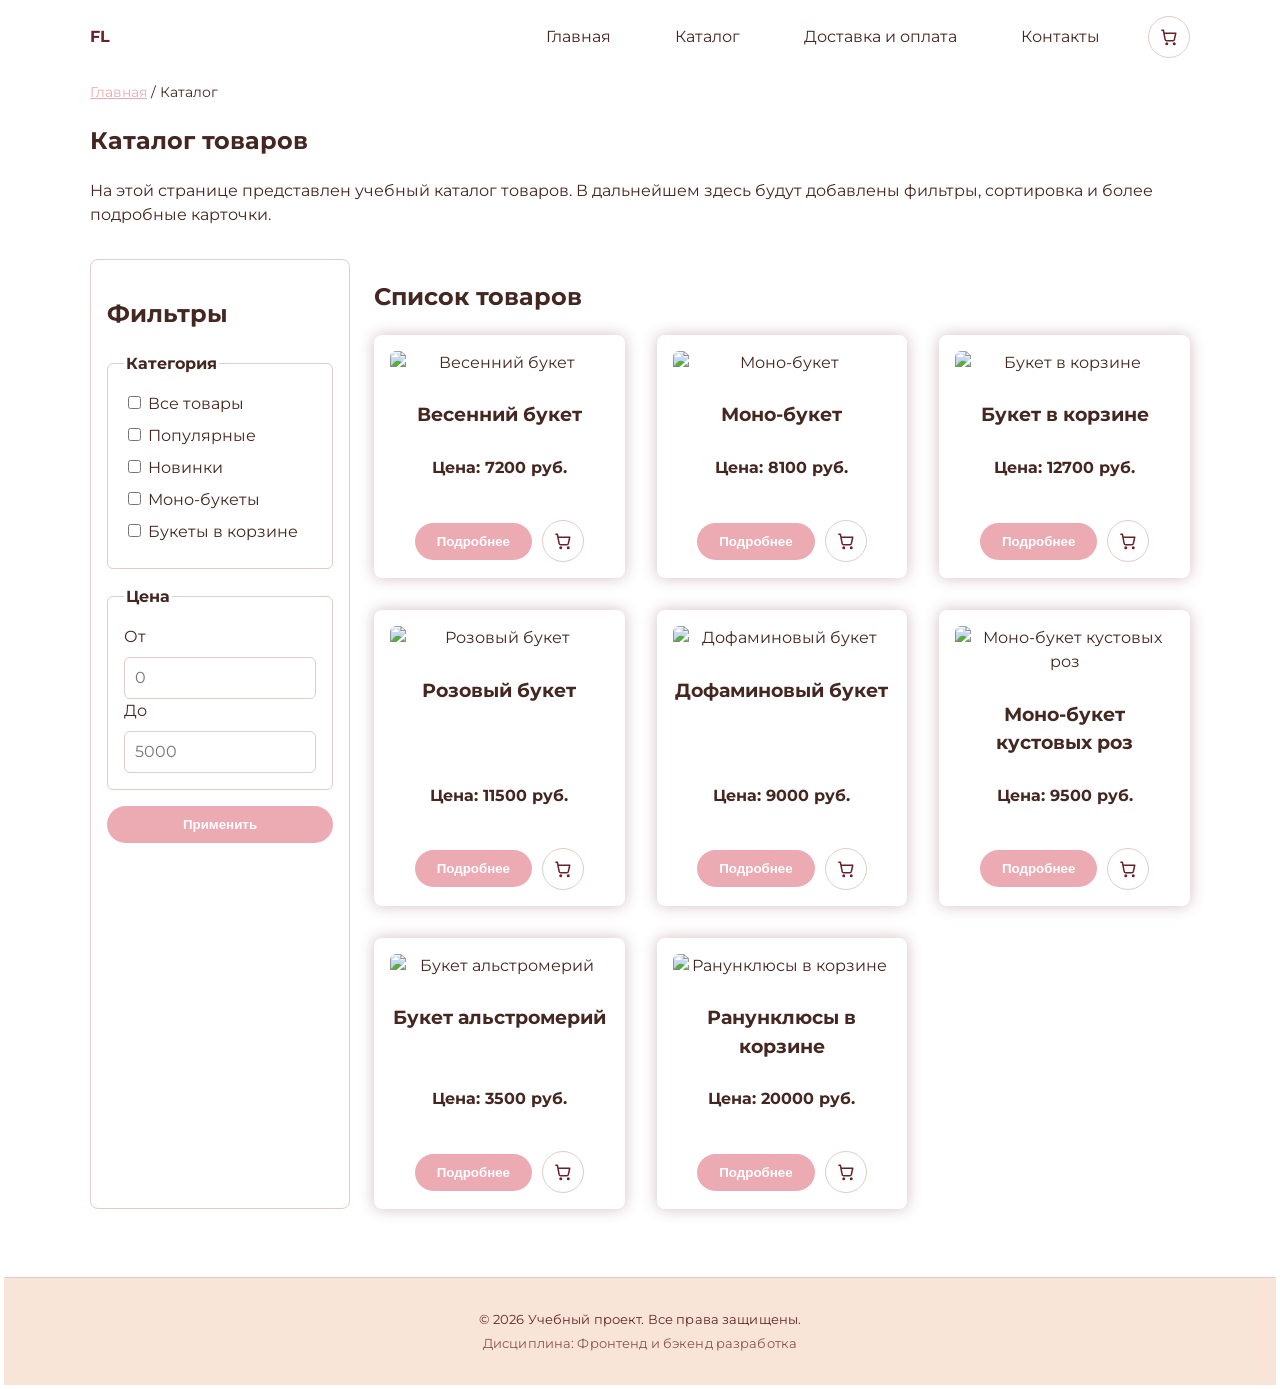
==== catalog.html @ 97a31118 "основа" ====
<!DOCTYPE html>
<html lang="ru">
<head>
  <meta charset="UTF-8">
  <meta name="viewport" content="width=device-width, initial-scale=1.0">
  <meta name="description" content="Каталог товаров учебного интернет-магазина.">
  <title>Каталог товаров — Учебный интернет-магазин</title>
  <link href="https://fonts.googleapis.com/css2?family=Montserrat:wght@300;400;700&display=swap" rel="stylesheet">
  <link rel="stylesheet" href="css/style.css">
  <link rel="stylesheet" href="css/responsive.css">
  <link rel="icon" href="images/icon.png" type="image/png">
  <script src="js/main.js" defer></script>
  <meta property="og:type" content="website">
  <meta property="og:title" content="Учебный интернет-магазин">
  <meta property="og:description" content="Учебный frontend-проект интернет-магазина.">
  <meta property="og:image" content="https://menvika.github.io/kr1-html-css-shop/images/сatalog.jpg">
  <meta name="viewport" content="width=device-width, initial-scale=1.0">
</head>
<body data-page="catalog">
  <svg class="icon-sprite" aria-hidden="true" focusable="false" style="display: none">
    <symbol id="icon-cart" viewBox="0 0 24 24" fill="none" stroke="currentColor" stroke-width="2" stroke-linecap="round" stroke-linejoin="round">
      <circle cx="9" cy="21" r="1"></circle>
      <circle cx="19" cy="21" r="1"></circle>
      <path d="M2.5 3h2l2.4 12.4a2 2 0 0 0 2 1.6h8.2a2 2 0 0 0 2-1.6L21 7H6"></path>
    </symbol>
  </svg>
  <header>
    <div class="site-header">
        <nav class="site-nav" aria-label="Основная навигация">
          <a class="site-logo" href="index.html">FL</a>
          <ul class="site-nav__list">
            <li><a href="index.html">Главная</a></li>
            <li><a href="catalog.html">Каталог</a></li>
            <li><a href="dostav.html">Доставка и оплата</a></li>
            <li><a href="contacts.html">Контакты</a></li>
            <li>
              <button class="cart-button" type="button" aria-label="Корзина">
                <svg viewBox="0 0 24 24" aria-hidden="true"><use href="#icon-cart"></use></svg>
              </button>
            </li>
          </ul>
        </nav>
      </div>
  </header>

  <main>
    <main>
      <nav class="breadcrumbs" aria-label="Хлебные крошки">
        <a href="index.html">Главная</a>
        <span>/ Каталог</span>  
      </nav>
    <section class="section">
      <h1>Каталог товаров</h1>
      <p>
        На этой странице представлен учебный каталог товаров.
        В дальнейшем здесь будут добавлены фильтры, сортировка и более
        подробные карточки.
      </p>
    </section>

    <section class="catalog-layout">
      <aside class="catalog-filters">
        <h2>Фильтры</h2>

        <form class="filters-form" action="#" method="get">
          <fieldset>
            <legend>Категория</legend>

            <label>
              <input type="checkbox" name="category" value="all">
              Все товары
            </label>

            <label>
              <input type="checkbox" name="category" value="popular">
              Популярные
            </label>

            <label>
              <input type="checkbox" name="category" value="new">
              Новинки
            </label>
            <label>
              <input type="checkbox" name="category" value="type">
              Моно-букеты
            </label>
            <label>
              <input type="checkbox" name="category" value="basket">
              Букеты в корзине
            </label>
          </fieldset>

          <fieldset>
            <legend>Цена</legend>

            <label for="price-from">От</label>
            <input id="price-from" name="price-from" type="number" min="0" placeholder="0">

            <label for="price-to">До</label>
            <input id="price-to" name="price-to" type="number" min="0" placeholder="5000">
          </fieldset>

          <button class="button" type="submit">Применить</button>
        </form>
      </aside>

      <section class="catalog-products">
        <h2>Список товаров</h2>

        <div class="products-grid">
          <article class="product-card" data-title="Весенний букет" data-description="Букет из тюльпанов и нарциссов в нежной весенней палитре, отлично подходит для подарка на праздник или день рождения." data-price="7200 руб." data-image="images/fl1.jpg">
            <img src="images/fl1.jpg" class="product-card__image" alt="Весенний букет">
            <h3>Весенний букет</h3>
            <p class="product-price">Цена: 7200 руб.</p>
            <div class="product-card__actions">
              <button class="button product-card__details" type="button">Подробнее</button>
              <button class="cart-button" type="button" aria-label="Добавить в корзину">
                <svg viewBox="0 0 24 24" aria-hidden="true"><use href="#icon-cart"></use></svg>
              </button>
            </div>
          </article>

          <article class="product-card" data-title="Моно-букет" data-description="Пионы нежно-розового оттенка в премиальном оформлении — роскошный и очень стильный вариант для романтического подарка." data-price="8100 руб." data-image="images/fl2.jpg">
            <img src="images/fl2.jpg" class="product-card__image" alt="Моно-букет">
            <h3>Моно-букет</h3>
            <p class="product-price">Цена: 8100 руб.</p>
            <div class="product-card__actions">
              <button class="button product-card__details" type="button">Подробнее</button>
              <button class="cart-button" type="button" aria-label="Добавить в корзину">
                <svg viewBox="0 0 24 24" aria-hidden="true"><use href="#icon-cart"></use></svg>
              </button>
            </div>
          </article>

          <article class="product-card" data-title="Букет в корзине" data-description="Нежное ассорти в корзине — гармоничный микс цветов с уютной и элегантной подачей для любого случая." data-price="12700 руб." data-image="images/fl3.jpg">
            <img src="images/fl3.jpg" class="product-card__image" alt="Букет в корзине">
            <h3>Букет в корзине</h3>
            <p class="product-price">Цена: 12700 руб.</p>
            <div class="product-card__actions">
              <button class="button product-card__details" type="button">Подробнее</button>
              <button class="cart-button" type="button" aria-label="Добавить в корзину">
                <svg viewBox="0 0 24 24" aria-hidden="true"><use href="#icon-cart"></use></svg>
              </button>
            </div>
          </article>

          <article class="product-card" data-title="Розовый букет" data-description="Розовый букет из роз и пионов в классическом оформлении для торжественных событий, юбилеев и романтических сюрпризов." data-price="11500 руб." data-image="images/fl4.jpg">
            <img src="images/fl4.jpg" class="product-card__image" alt="Розовый букет">
            <h3>Розовый букет</h3>
            <p class="product-price">Цена: 11500 руб.</p>
            <div class="product-card__actions">
              <button class="button product-card__details" type="button">Подробнее</button>
              <button class="cart-button" type="button" aria-label="Добавить в корзину">
                <svg viewBox="0 0 24 24" aria-hidden="true"><use href="#icon-cart"></use></svg>
              </button>
            </div>
          </article>

          <article class="product-card" data-title="Дофаминовый букет" data-description="Ассорти из ярких и нежных цветов, которое поднимает настроение и выглядит эффектно как в интерьере, так и в руках у получателя." data-price="9000 руб." data-image="images/fl5.jpg">
            <img src="images/fl5.jpg" class="product-card__image" alt="Дофаминовый букет">
            <h3>Дофаминовый букет</h3>
            <p class="product-price">Цена: 9000 руб.</p>
            <div class="product-card__actions">
              <button class="button product-card__details" type="button">Подробнее</button>
              <button class="cart-button" type="button" aria-label="Добавить в корзину">
                <svg viewBox="0 0 24 24" aria-hidden="true"><use href="#icon-cart"></use></svg>
              </button>
            </div>
          </article>

          <article class="product-card" data-title="Моно-букет кустовых роз" data-description="Нежный моно-букет светло-розовых кустовых роз с лаконичной композицией и премиальной упаковкой." data-price="9500 руб." data-image="images/fl6.jpg">
            <img src="images/fl6.jpg" class="product-card__image" alt="Моно-букет кустовых роз">
            <h3>Моно-букет кустовых роз</h3>
            <p class="product-price">Цена: 9500 руб.</p>
            <div class="product-card__actions">
              <button class="button product-card__details" type="button">Подробнее</button>
              <button class="cart-button" type="button" aria-label="Добавить в корзину">
                <svg viewBox="0 0 24 24" aria-hidden="true"><use href="#icon-cart"></use></svg>
              </button>
            </div>
          </article>

          <article class="product-card" data-title="Букет альстромерий" data-description="Миниатюрный букет из альстромерий — лёгкий, воздушный и очень свежий вариант для подарка без излишеств." data-price="3500 руб." data-image="images/fl7.jpg">
            <img src="images/fl7.jpg" class="product-card__image" alt="Букет альстромерий">
            <h3>Букет альстромерий</h3>
            <p class="product-price">Цена: 3500 руб.</p>
            <div class="product-card__actions">
              <button class="button product-card__details" type="button">Подробнее</button>
              <button class="cart-button" type="button" aria-label="Добавить в корзину">
                <svg viewBox="0 0 24 24" aria-hidden="true"><use href="#icon-cart"></use></svg>
              </button>
            </div>
          </article>

          <article class="product-card" data-title="Ранунклюсы в корзине" data-description="Моно-букет ранункулюсов в корзине, созданный для элегантного подарка с акцентом на текстуру и объём цветка." data-price="20000 руб." data-image="images/fl8.jpg">
            <img src="images/fl8.jpg" class="product-card__image" alt="Ранунклюсы в корзине">
            <h3>Ранунклюсы в корзине</h3>
            <p class="product-price">Цена: 20000 руб.</p>
            <div class="product-card__actions">
              <button class="button product-card__details" type="button">Подробнее</button>
              <button class="cart-button" type="button" aria-label="Добавить в корзину">
                <svg viewBox="0 0 24 24" aria-hidden="true"><use href="#icon-cart"></use></svg>
              </button>
            </div>
          </article>
        </div>
      </section>
    </section>
  </main>

  <div class="toast" id="toast" role="status" aria-live="polite">
      <img class="toast__image" src="images/cat_toast1.gif" alt="">
      <span class="toast__text" id="toast-text"></span>
  </div>

  <dialog class="product-dialog" id="product-dialog" aria-labelledby="product-dialog-title">
    <div class="product-dialog__body">
      <button class="dialog-close" type="button" id="close-product-dialog" aria-label="Закрыть">×</button>
      <img class="product-dialog__image" id="product-dialog-image" src="" alt="">
      <div class="product-dialog__content">
        <p class="dialog-eyebrow">Букет</p>
        <h2 id="product-dialog-title">Название букета</h2>
        <p id="product-dialog-description"></p>
        <div class="product-dialog__meta">
          <strong id="product-dialog-price">0 руб.</strong>
          <button class="cart-button" type="button" id="product-dialog-order" aria-label="Добавить в корзину">
            <svg viewBox="0 0 24 24" aria-hidden="true"><use href="#icon-cart"></use></svg>
          </button>
        </div>
      </div>
    </div>
  </dialog>
  
  <footer>
    <p>&copy; 2026 Учебный проект. Все права защищены.</p>
    <p>Дисциплина: Фронтенд и бэкенд разработка</p>
  </footer>
</body>
</html>
---- css/style.css ----
/* ===============================
   1. Переменные проекта
   =============================== */

:root {
  /* Основные цвета проекта */
  --color-bg: #ffffff;
  --color-text: #432720;
  --color-black: #000000;
  --color-primary: #ecaab2;
  --color-primary-dark: #65232b;
  --color-border: #dfcdc7;
  --color-surface: #ffffff;
  --color-surface-accent: #eef5ff;
  --color-danger: #7e212c;
  --color-success: #4cab60;
  --color-success-bg: #eefaf0;
  --color-white: #ffffff;
  --color-ivory: #f8e5d7;

  /* Отступы */
  --space-xs: 4px;
  --space-sm: 8px;
  --space-md: 16px;
  --space-lg: 24px;
  --space-xl: 32px;

  /* Скругления */
  --radius-sm: 6px;
  --radius-md: 8px;
  --radius-lg: 12px;

  /* Размеры */
  --container-width: 1100px;
  --icon-button-size: 42px;
  --icon-size: 18px;
  --product-image-height: 300px;
  --product-image-height-md: 180px;
  --product-image-height-sm: 160px;
  --toast-image-size: 40px;
  --toast-padding: 10px 20px 10px 10px;
  --gap-sm: 10px;
  --dialog-pop-translate: 10px;
  --shadow-xl: 0 10px 30px rgba(0, 0, 0, 0.2);
}


/* ===============================
   2. Базовые стили
   =============================== */

* {
  box-sizing: border-box;
}

body {
  margin: 0;
  font-family: 'Montserrat', system-ui, -apple-system, 'Segoe UI', Roboto,
    'Helvetica Neue', Arial, sans-serif;
  line-height: 1.5;
  color: var(--color-text);
  background-color: var(--color-bg);
}

html {
  scroll-behavior: smooth;
}


/* ===============================
   3. Общие элементы интерфейса
   =============================== */

a {
  color: var(--color-primary);
}

a:hover {
  color: var(--color-primary-dark);
}

a:focus-visible {
  outline: 2px solid var(--color-primary);
  outline-offset: 3px;
}


/* ===============================
   4. Шапка сайта
   =============================== */

header,
footer {
  padding: var(--space-md);
}

header {
  background-color: var(--color-surface);
}

footer {
  margin-top: var(--space-xl);
  padding: var(--space-xl) var(--space-md);
  background-color: var(--color-ivory);
  border-top: 1px solid var(--color-border);
  text-align: center;
}

footer p {
  margin: 0 0 var(--space-xs);
  font-size: 13px;
  color: var(--color-primary-dark);
  letter-spacing: 0.01em;
}

footer p:last-child {
  margin-bottom: 0;
  opacity: 0.75;
}

.site-header {
  max-width: var(--container-width);
  margin: 0 auto;
}

.site-nav {
  display: flex;
  align-items: center;
  justify-content: space-between;
  gap: var(--space-lg);
}

.site-logo {
  display: inline-flex;
  align-items: center;
  font-weight: bold;
  text-decoration: none;
  color: var(--color-primary-dark);
  float: none;
}

.site-nav__list {
  display: flex;
  flex-wrap: wrap;
  justify-content: flex-end;
  align-items: center;
  gap: var(--space-xl);
  padding: 0;
  margin: 0;
  list-style: none;
}

.site-nav__list a {
  display: inline-block;
  padding: var(--space-sm) var(--space-md);
  color: var(--color-text);
  text-decoration: none;
  border-radius: var(--radius-sm);
}

.site-nav__list a:hover {
  color: var(--color-primary-dark);
  background-color: var(--color-white);
}

.site-nav__list li {
  display: flex;
  align-items: center;
}

.cart-button {
  flex-shrink: 0;
  display: inline-flex;
  align-items: center;
  justify-content: center;
  width: var(--icon-button-size);
  height: var(--icon-button-size);
  padding: 0;
  border: 1px solid var(--color-border);
  border-radius: 50%;
  background-color: var(--color-white);
  color: var(--color-primary-dark);
  cursor: pointer;
  transition: 0.2s;
}

.cart-button svg {
  width: var(--icon-size);
  height: var(--icon-size);
  stroke: currentColor;
  fill: none;
  stroke-width: 2;
  stroke-linecap: round;
  stroke-linejoin: round;
}

.cart-button:hover {
  background-color: var(--color-primary);
  border-color: var(--color-primary);
  color: var(--color-white);
}

.cart-button:focus-visible {
  outline: 2px solid var(--color-primary);
  outline-offset: 3px;
}


/* ===============================
   5. Основной контент
   =============================== */

main {
  padding: var(--space-xs);
}


/* ===============================
   6. Hero-блок с фотографией
   =============================== */

.hero {
  max-width: var(--container-width);
  margin: 0 auto var(--space-xl);
  padding: 0;
  border-radius: var(--radius-lg);
}
.hero-links {
  margin-top: var(--space-md);
}

.hero-image {
  position: relative;
  max-width: var(--container-width);
  min-height: clamp(320px, 45vh, 600px);
  background-image: url('../images/flowers.jpg');
  background-repeat: no-repeat;
  background-position: center;
  background-size: cover;
  border-radius: var(--radius-lg);
  display: flex;
  align-items: center;
  justify-content: flex-start;
  padding: clamp(var(--radius-lg), 4vw, var(--space-xl));
  overflow: hidden;
}

.hero-image::before {
  content: "";
  position: absolute;
  inset: 0;

  background: linear-gradient(
    90deg,
    rgba(67, 39, 32, 0.55) 0%,
    rgba(67, 39, 32, 0.25) 45%,
    rgba(67, 39, 32, 0.05) 100%
  );

  border-radius: var(--radius-lg);
}


/* ===============================
   7. Текст на фотографии
   =============================== */

.hero-content {
  position: relative;
  z-index: 1;
  max-width: clamp(220px, 45%, 560px);
  padding: clamp(var(--radius-lg), 3vw, 32px);
  text-align: left;
  color: var(--color-white);
  background: rgba(67, 39, 32, 0.65);
  backdrop-filter: blur(6px);
  border-left: 4px solid var(--color-primary);
  border-radius: 0 var(--radius-lg) var(--radius-lg) 0;
  box-shadow: 0 var(--radius-lg) 35px rgba(0, 0, 0, 0.2);
}

.hero-content h1 {
  margin: 0 0 16px;
  font-size: 16px;
  line-height: 1.6;
  font-weight: 600;
}

.hero-content p {
  margin: 0 0 20px;
  font-size: 16px;
  line-height: 1.6;
  color: rgba(255, 255, 255, 0.9);
}

.hero-desc p {
  margin: 0;
  line-height: 1.35;
  font-size: clamp(13px, 1.1vw, 15px);
}

.hero-content ul {
  display: flex;
  flex-wrap: wrap;
  gap: 8px;
  padding: 0;
  margin: 0 0 20px;
  list-style: none;
}

.hero-content li {
  margin: 0;
}

.hero-content li a {
  display: inline-block;
  padding: 7px var(--radius-lg);
  color: var(--color-white);
  background: rgba(255, 255, 255, 0.15);
  border: 1px solid rgba(255, 255, 255, 0.3);
  border-radius: 20px;
  text-decoration: none;
  font-size: 13px;
  transition: 0.2s;
}

.hero-content li a:hover {
  background: var(--color-primary);
  color: var(--color-white);
}


/* ===============================
   8. Кнопка
   =============================== */

.button {
  display: inline-block;

  padding: 11px 22px;
  color: var(--color-white);
  background-color: var(--color-primary);
  text-decoration: none;
  border: none;
  border-radius: 20px;
  cursor: pointer;
  font-weight: 600;
  transition: 0.2s;
}

.button:hover {
  background-color: var(--color-primary-dark);
  color: var(--color-white);
}

.button:focus-visible {
  outline: 2px solid var(--color-primary);
  outline-offset: 3px;
}

.button:disabled {
  opacity: 0.6;
  cursor: not-allowed;
}


/* ===============================
   9. Общие разделы
   =============================== */

.section {
  max-width: var(--container-width);
  margin: 0 auto var(--space-xl);
}

.section h2 {
  margin-top: 0;
}

.services-table {
  width: 100%;
  border-collapse: collapse;
  overflow: hidden;
  background-color: var(--color-surface);
  border: 1px solid var(--color-border);
  border-radius: var(--radius-lg);
  box-shadow: 0 var(--radius-lg) 28px rgba(101, 35, 43, 0.08);
}

.services-table th,
.services-table td {
  padding: 14px 16px;
  text-align: left;
  border-bottom: 1px solid var(--color-border);
  vertical-align: top;
}

.services-table thead th {
  background-color: var(--color-primary-dark);
  color: var(--color-white);
  font-weight: 700;
}

.services-table tbody tr:nth-child(even) {
  background-color: rgba(236, 170, 178, 0.08);
}

.services-table tbody tr:hover {
  background-color: rgba(236, 170, 178, 0.14);
}

.services-table tbody tr:last-child td {
  border-bottom: none;
}

.advantages-list {
  list-style: none;
  padding: 0;
  margin: 0;
  font-size: large;
}

.advantages-list li {
  position: relative;
  padding-left: 28px;
  margin-bottom: var(--space-sm);
}

.advantages-list li::before {
  content: "";
  position: absolute;
  left: 0;
  top: 50%;
  transform: translateY(-50%);
  width: var(--radius-lg);
  height: var(--radius-lg);
  border-radius: 50%;
  background: var(--color-primary);
  box-shadow: 0 2px 6px rgba(102, 34, 40, 0.18);
}


/* ===============================
   10. Карточки товаров
   =============================== */

.product-card {
  display: flex;
  flex-direction: column;
  gap: var(--space-sm);
  margin-bottom: 0;
  padding: var(--space-md);
  border-radius: var(--radius-md);
  box-shadow: 0 0 15px #65232b4b;
  background-color: var(--color-bg);
  text-align: center;
}
.product-price {
  font-weight: bold;
  margin-top: auto;
}

.product-card .button {
  margin-top: auto;
  align-self: center;
  text-align: center;
  font-weight: bold;
}


/* ===============================
   11. Сетка товаров
   =============================== */

.products-grid {
  display: grid;
  grid-template-columns: repeat(3, 1fr);
  gap: var(--space-xl);
}

img {
  max-width: 100%;
  height: auto;
  display: block;
}

.product-card img {
  width: 100%;
  height: var(--product-image-height);
  object-fit: cover;
  border-radius: calc(var(--radius-md) - 2px);
}

.catalog-products img,
.catalog-filters img {
  width: 100%;
  height: auto;
  object-fit: cover;
}

.hero-image img {
  width: 100%;
  height: 100%;
  object-fit: cover;
  display: block;
}

@media (max-width: 900px) {
  .product-card img {
    height: var(--product-image-height-md);
  }
}

@media (max-width: 600px) {
  .product-card img {
    height: var(--product-image-height-sm);
  }
  .products-grid {
    grid-template-columns: 1fr;
  }
}

.product-card__actions {
  display: flex;
  align-items: center;
  justify-content: center;
  gap: var(--gap-sm);
  margin-top: var(--space-md);
}

.product-card__actions .button {
  margin: 0;
}

.cart-button.is-added {
  background-color: var(--color-success);
  border-color: var(--color-success);
  color: var(--color-white);
}

/* тостики */
.toast {
  position: fixed;
  right: var(--space-lg);
  bottom: var(--space-lg);
  z-index: 100;
  display: flex;
  align-items: center;
  gap: var(--radius-lg);
  padding: var(--toast-padding);
  border-radius: var(--radius-md);
  background-color: var(--color-primary-dark);
  color: var(--color-white);
  font-size: 14px;
  font-weight: 600;
  box-shadow: var(--shadow-xl);
  opacity: 0;
  visibility: hidden;
  transform: translateY(var(--space-md));
  transition: opacity 0.25s ease, transform 0.25s ease, visibility 0.25s;
}

.toast.is-visible {
  opacity: 1;
  visibility: visible;
  transform: translateY(0);
}

.toast__image {
  flex-shrink: 0;
  width: var(--toast-image-size);
  height: var(--toast-image-size);
  object-fit: cover;
}

/* ===============================
   12. Дополнительный информационный блок
   =============================== */

.aside-info {
  max-width: var(--container-width);
  margin: 0 auto var(--space-xl);
  padding: var(--space-md);
  border-left: 4px solid var(--color-primary);
  background-color: var(--color-surface);
}


/* ===============================
   13. Форма
   =============================== */

.order-dialog,
.product-dialog {
  width: min(100% - 32px, 560px);
  padding: 0;
  border: none;
  position: relative;
  border-radius: var(--radius-lg);
  background: var(--color-bg);
  box-shadow: 0 25px 60px rgba(67, 39, 32, 0.28);
}

.order-dialog::backdrop,
.product-dialog::backdrop {
  background-color: rgba(67, 39, 32, 0.45);
  backdrop-filter: blur(2px);
}

@keyframes dialog-pop {
  from {
    opacity: 0;
    transform: translateY(10px) scale(0.98);
  }
  to {
    opacity: 1;
    transform: translateY(0) scale(1);
  }
}

.product-dialog__body,
.order-dialog__body {
  position: relative;
  padding: var(--space-lg);
}

.product-dialog__image {
  width: 100%;
  height: 260px;
  object-fit: cover;
  border-radius: var(--radius-md);
  margin-bottom: var(--space-md);
}

.product-dialog__content {
  display: grid;
  gap: var(--space-sm);
}

.dialog-eyebrow {
  margin: 0;
  font-size: var(--radius-lg);
  font-weight: 700;
  letter-spacing: 0.08em;
  text-transform: uppercase;
  color: var(--color-primary-dark);
}

.product-dialog__content h2,
.order-dialog__body h2 {
  margin: 4px 0 0;
}

.product-dialog__content p {
  margin: 0;
}

.order-dialog__lead {
  margin: 8px 0 20px;
  color: var(--color-text);
  font-size: 14px;
}

.product-dialog__meta {
  display: flex;
  align-items: center;
  justify-content: space-between;
  gap: var(--space-md);
  margin-top: var(--space-sm);
}

.dialog-close {
  position: absolute;
  top: var(--radius-lg);
  right: var(--radius-lg);
  width: 34px;
  height: 34px;
  border: none;
  border-radius: 50%;
  background: rgba(101, 35, 43, 0.08);
  color: var(--color-primary-dark);
  font-size: 1.5rem;
  line-height: 1;
  cursor: pointer;
  transition: 0.2s;
}

.dialog-close:hover {
  background: var(--color-primary);
  color: var(--color-white);
}

.dialog-close:focus-visible {
  outline: 2px solid var(--color-primary);
  outline-offset: 3px;
}

.form-field {
  margin-bottom: var(--space-md);
}

.form-field label {
  display: block;
  margin-bottom: var(--space-xs);
}

.form-field input,
.form-field select,
.form-field textarea {
  width: 100%;
  padding: 10px var(--radius-lg);
  border: 1px solid var(--color-border);
  border-radius: var(--radius-sm);
  font: inherit;
}

.form-field input[type="checkbox"] {
  width: auto;
}

.form-field small {
  display: block;
  margin-top: var(--space-xs);
  color: var(--color-text);
}


/* ===============================
   14. Состояния формы
   =============================== */

.form-field input:hover,
.form-field select:hover,
.form-field textarea:hover {
  border-color: var(--color-primary);
}

.form-field input:focus-visible,
.form-field select:focus-visible,
.form-field textarea:focus-visible,
.form-actions button:focus-visible {
  outline: 2px solid var(--color-primary);
  outline-offset: 3px;
}

[aria-invalid="true"] {
  border-color: var(--color-danger);
}


/* ===============================
   15. Кнопки формы
   =============================== */

.form-actions {
  display: flex;
  gap: var(--radius-lg);
  margin-top: 20px;
}

.form-actions .button {
  width: 100%;
  padding: 13px 22px;
  text-align: center;
}


/* ===============================
   16. Список контактов
   =============================== */

.contact-list {
  list-style: none;
  margin: var(--space-lg) 0 0;
  padding: 0;
  display: grid;
  grid-template-columns: repeat(2, 1fr);
  gap: var(--space-md);
}

.contact-list li {
  padding: var(--space-md);
  border: 1px solid var(--color-border);
  border-radius: var(--radius-md);
  background-color: var(--color-surface);
}

.contact-list__label {
  display: block;
  margin-bottom: 4px;
  font-size: var(--radius-lg);
  font-weight: 700;
  letter-spacing: 0.04em;
  text-transform: uppercase;
  color: var(--color-primary-dark);
}

.contact-list a {
  color: var(--color-text);
  text-decoration: none;
}

.contact-list a:hover {
  color: var(--color-primary-dark);
  text-decoration: underline;
}

@media (max-width: 600px) {
  .contact-list {
    grid-template-columns: 1fr;
  }
}


/* ===============================
   17. Хлебные крошки
   =============================== */

.breadcrumbs {
  max-width: var(--container-width);
  margin: 0 auto var(--space-md);
  font-size: 14px;
  color: var(--color-text);
}

.breadcrumbs a {
  color: var(--color-primary);
}

.breadcrumbs__separator {
  margin: 0 6px;
  color: var(--color-text);
}

.breadcrumbs__current,
.breadcrumbs__product {
  color: var(--color-primary-dark);
  font-weight: 700;
}

.product-card--selected {
  border: 2px solid var(--color-primary);
  box-shadow: 0 0 0 4px rgba(236, 170, 178, 0.18), 0 0 15px rgba(101, 35, 43, 0.16);
}


/* ===============================
   18. Каталог
   =============================== */

.catalog-layout {
  max-width: var(--container-width);
  margin: 0 auto var(--space-xl);
  display: grid;
  grid-template-columns: 260px 1fr;
  grid-template-areas: "filters products";
  gap: var(--space-lg);
}

.catalog-filters {
  grid-area: filters;
  padding: var(--space-md);
  border: 1px solid var(--color-border);
  border-radius: var(--radius-md);
  background-color: var(--color-surface);
}

.catalog-products {
  grid-area: products;
}


/* ===============================
   19. Фильтры каталога
   =============================== */

.filters-form {
  display: grid;
  gap: var(--space-md);
}

.filters-form fieldset {
  margin: 0;
  padding: var(--space-md);

  border: 1px solid var(--color-border);
  border-radius: var(--radius-sm);
}

.filters-form legend {
  font-weight: 700;
}

.filters-form label {
  display: block;
  margin-bottom: var(--space-sm);
}

.filters-form input[type="number"] {
  width: 100%;
  padding: 8px 10px;
  border: 1px solid var(--color-border);
  border-radius: var(--radius-sm);
  font: inherit;
}


/* ===============================
   20. Якорные ссылки
   =============================== */

:target {
  outline: 2px dashed var(--color-primary);
  outline-offset: 4px;
}

/* ===============================
   21. Доставка и оплата
   =============================== */

.info-grid {
  display: grid;
  grid-template-columns: repeat(3, 1fr);
  gap: var(--space-lg);
  margin-top: var(--space-lg);
}

.info-card {
  padding: var(--space-lg);
  border: 1px solid var(--color-border);
  border-radius: var(--radius-lg);
  background-color: var(--color-surface);
}

.info-card h3 {
  margin-top: 0;
  margin-bottom: var(--space-sm);
}

.info-card p {
  margin: 0;
  color: var(--color-text);
}

.info-card__price {
  display: block;
  margin-top: var(--space-sm);
  font-weight: 700;
  color: var(--color-primary-dark);
}

.payment-methods {
  list-style: none;
  margin: var(--space-lg) 0 0;
  padding: 0;
  display: grid;
  grid-template-columns: repeat(2, 1fr);
  gap: var(--space-md);
}

.payment-methods li {
  display: flex;
  align-items: flex-start;
  gap: var(--space-sm);
  padding: var(--space-md);
  border: 1px solid var(--color-border);
  border-radius: var(--radius-md);
  background-color: var(--color-surface);
}

.payment-methods svg {
  flex-shrink: 0;
  width: 24px;
  height: 24px;
  margin-top: 2px;
  color: var(--color-primary-dark);
}

.payment-methods h3 {
  margin: 0 0 4px;
  font-size: 16px;
}

.payment-methods p {
  margin: 0;
  font-size: 14px;
  color: var(--color-text);
}
/* вопросы*/
.faq-list {
  margin-top: var(--space-lg);
  display: grid;
  gap: var(--space-sm);
}

.faq-item {
  border: 1px solid var(--color-border);
  border-radius: var(--radius-md);
  background-color: var(--color-surface);
  overflow: hidden;
}

.faq-item summary {
  cursor: pointer;
  padding: var(--space-md);
  font-weight: 600;
  list-style: none;
  display: flex;
  align-items: center;
  justify-content: space-between;
}

.faq-item summary::-webkit-details-marker {
  display: none;
}

.faq-item summary::after {
  content: "+";
  font-size: 20px;
  color: var(--color-primary-dark);
  margin-left: var(--space-md);
}

.faq-item[open] summary::after {
  content: "\2212";
}

.faq-item p {
  margin: 0;
  padding: 0 var(--space-md) var(--space-md);
  color: var(--color-text);
}

@media (max-width: 700px) {
  .info-grid {
    grid-template-columns: 1fr;
  }

  .payment-methods {
    grid-template-columns: 1fr;
  }
}

/* ===============================
   22. Контакты
   =============================== */

.open-order-dialog button {
   margin-left: var(--space-xl);
   }

.success-message {
  position: absolute;
  top: 50%;
  left: 50%;
  transform: translate(-50%, -50%);
  z-index: 10;
  width: 80%;
  padding: 24px;
  text-align: center;
  background-color: var(--color-white);
  color: var(--color-primary-dark);
  border: 2px solid var(--color-primary);
  border-radius: var(--radius-lg);
  box-shadow: 0 10px 30px rgba(0, 0, 0, 0.2);
}

.success-message strong {
  display: block;
  margin-bottom: var(--radius-lg);
  color: var(--color-primary-dark);
  font-size: 24px;
}

.success-message p {
  margin: 0;
  font-size: 16px;
  color: var(--color-text);
}
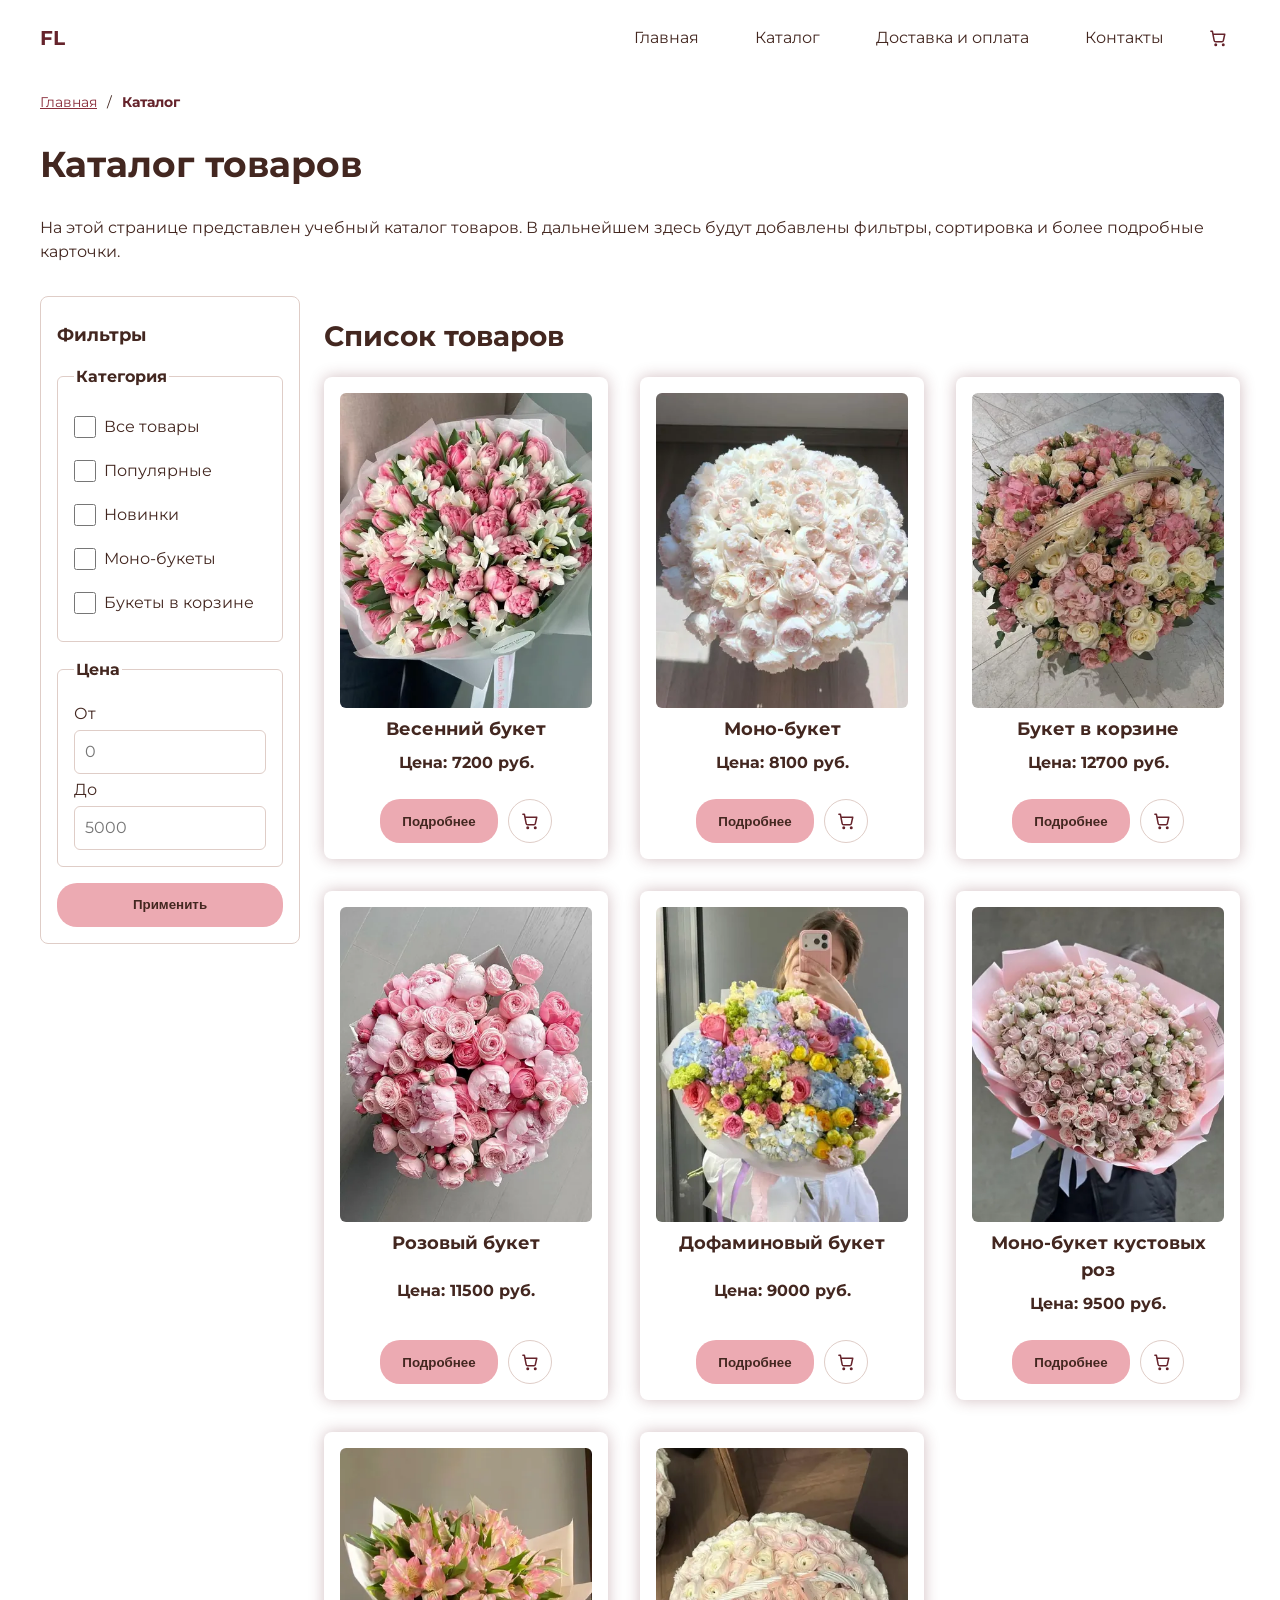
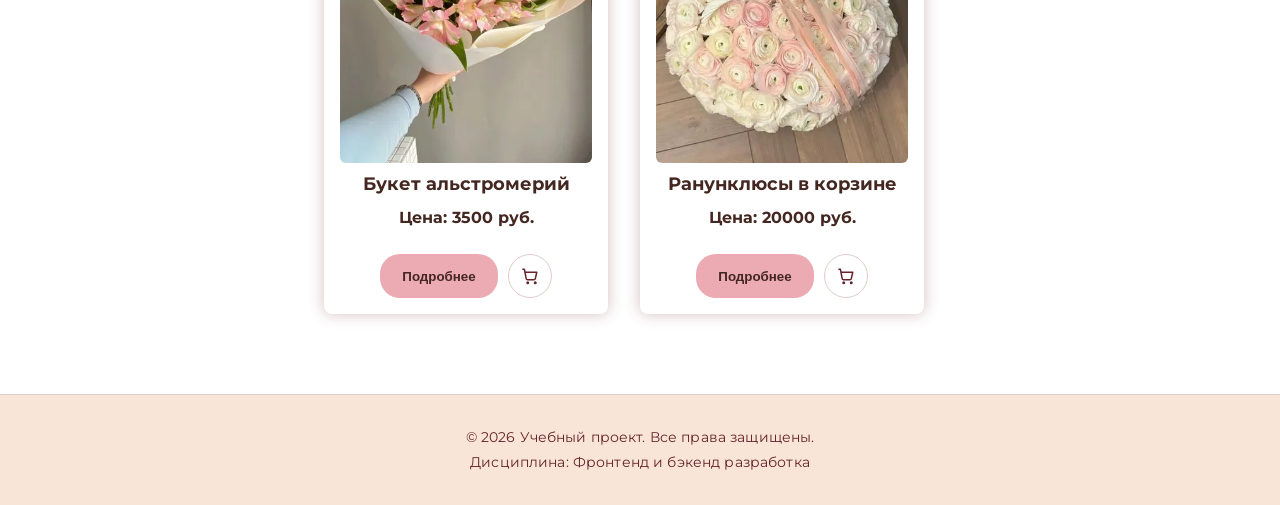
==== commit b3da8673: "pr3" ====
--- a/catalog.html
+++ b/catalog.html
@@ -5,7 +5,10 @@
   <meta name="viewport" content="width=device-width, initial-scale=1.0">
   <meta name="description" content="Каталог товаров учебного интернет-магазина.">
   <title>Каталог товаров — Учебный интернет-магазин</title>
-  <link href="https://fonts.googleapis.com/css2?family=Montserrat:wght@300;400;700&display=swap" rel="stylesheet">
+  <link rel="preconnect" href="https://fonts.googleapis.com">
+  <link rel="preconnect" href="https://fonts.gstatic.com" crossorigin>
+  <link rel="preload" as="style" href="https://fonts.googleapis.com/css2?family=Montserrat:wght@300;400;700&display=swap" onload="this.onload=null;this.rel='stylesheet'">
+  <noscript><link rel="stylesheet" href="https://fonts.googleapis.com/css2?family=Montserrat:wght@300;400;700&display=swap"></noscript>
   <link rel="stylesheet" href="css/style.css">
   <link rel="stylesheet" href="css/responsive.css">
   <link rel="icon" href="images/icon.png" type="image/png">
@@ -13,10 +16,10 @@
   <meta property="og:type" content="website">
   <meta property="og:title" content="Учебный интернет-магазин">
   <meta property="og:description" content="Учебный frontend-проект интернет-магазина.">
-  <meta property="og:image" content="https://menvika.github.io/kr1-html-css-shop/images/сatalog.jpg">
-  <meta name="viewport" content="width=device-width, initial-scale=1.0">
+  <meta property="og:image" content="https://menvika.github.io/kr3-responsive-shop/images/hero-1200.jpg">
 </head>
 <body data-page="catalog">
+  <a class="skip-link" href="#main">Перейти к основному содержимому</a>
   <svg class="icon-sprite" aria-hidden="true" focusable="false" style="display: none">
     <symbol id="icon-cart" viewBox="0 0 24 24" fill="none" stroke="currentColor" stroke-width="2" stroke-linecap="round" stroke-linejoin="round">
       <circle cx="9" cy="21" r="1"></circle>
@@ -26,28 +29,30 @@
   </svg>
   <header>
     <div class="site-header">
-        <nav class="site-nav" aria-label="Основная навигация">
-          <a class="site-logo" href="index.html">FL</a>
-          <ul class="site-nav__list">
+      <nav class="site-nav" aria-label="Основная навигация">
+        <a class="site-logo" href="index.html" aria-label="FL — на главную">FL</a>
+        <button class="nav-toggle" type="button" aria-expanded="false" aria-controls="site-menu" hidden>
+          <span class="nav-toggle__bars" aria-hidden="true"></span>
+          <span>Меню</span>
+        </button>
+        <ul class="site-nav__list" id="site-menu">
             <li><a href="index.html">Главная</a></li>
-            <li><a href="catalog.html">Каталог</a></li>
+            <li><a href="catalog.html" aria-current="page">Каталог</a></li>
             <li><a href="dostav.html">Доставка и оплата</a></li>
             <li><a href="contacts.html">Контакты</a></li>
-            <li>
-              <button class="cart-button" type="button" aria-label="Корзина">
-                <svg viewBox="0 0 24 24" aria-hidden="true"><use href="#icon-cart"></use></svg>
-              </button>
-            </li>
-          </ul>
-        </nav>
-      </div>
+        </ul>
+        <button class="cart-button cart-button--header" type="button" id="header-basket" aria-label="Корзина">
+          <svg viewBox="0 0 24 24" aria-hidden="true"><use href="#icon-cart"></use></svg>
+        </button>
+      </nav>
+    </div>
   </header>
 
-  <main>
-    <main>
+  <main id="main" tabindex="-1">
       <nav class="breadcrumbs" aria-label="Хлебные крошки">
         <a href="index.html">Главная</a>
-        <span>/ Каталог</span>  
+        <span class="breadcrumbs__separator" aria-hidden="true">/</span>
+      <span aria-current="page">Каталог</span>  
       </nav>
     <section class="section">
       <h1>Каталог товаров</h1>
@@ -59,8 +64,9 @@
     </section>
 
     <section class="catalog-layout">
-      <aside class="catalog-filters">
-        <h2>Фильтры</h2>
+      <aside class="catalog-filters" aria-label="Фильтры каталога">
+        <details class="filters-toggle" open>
+          <summary><h2 class="filters-heading">Фильтры</h2></summary>
 
         <form class="filters-form" action="#" method="get">
           <fieldset>
@@ -102,103 +108,128 @@
 
           <button class="button" type="submit">Применить</button>
         </form>
+        </details>
       </aside>
 
       <section class="catalog-products">
         <h2>Список товаров</h2>
 
         <div class="products-grid">
-          <article class="product-card" data-title="Весенний букет" data-description="Букет из тюльпанов и нарциссов в нежной весенней палитре, отлично подходит для подарка на праздник или день рождения." data-price="7200 руб." data-image="images/fl1.jpg">
-            <img src="images/fl1.jpg" class="product-card__image" alt="Весенний букет">
+          <article class="product-card" data-title="Весенний букет" data-description="Букет из тюльпанов и нарциссов в нежной весенней палитре, отлично подходит для подарка на праздник или день рождения." data-price="7200 руб." data-image="images/fl1-640.jpg">
+            <picture>
+              <source type="image/webp" srcset="images/fl1-400.webp 400w, images/fl1-640.webp 640w, images/fl1-654.webp 654w" sizes="(max-width: 599px) calc(100vw - 64px), (max-width: 1023px) 45vw, 260px">
+              <img src="images/fl1-640.jpg" srcset="images/fl1-400.jpg 400w, images/fl1-640.jpg 640w, images/fl1-654.jpg 654w" sizes="(max-width: 599px) calc(100vw - 64px), (max-width: 1023px) 45vw, 260px" class="product-card__image" alt="Весенний букет" width="654" height="872" loading="lazy">
+            </picture>
             <h3>Весенний букет</h3>
             <p class="product-price">Цена: 7200 руб.</p>
             <div class="product-card__actions">
-              <button class="button product-card__details" type="button">Подробнее</button>
-              <button class="cart-button" type="button" aria-label="Добавить в корзину">
-                <svg viewBox="0 0 24 24" aria-hidden="true"><use href="#icon-cart"></use></svg>
-              </button>
-            </div>
-          </article>
-
-          <article class="product-card" data-title="Моно-букет" data-description="Пионы нежно-розового оттенка в премиальном оформлении — роскошный и очень стильный вариант для романтического подарка." data-price="8100 руб." data-image="images/fl2.jpg">
-            <img src="images/fl2.jpg" class="product-card__image" alt="Моно-букет">
+              <button class="button product-card__details" aria-label="Подробнее: Весенний букет" type="button">Подробнее</button>
+              <button class="cart-button" type="button" aria-label="Добавить в корзину: Весенний букет">
+                <svg viewBox="0 0 24 24" aria-hidden="true"><use href="#icon-cart"></use></svg>
+              </button>
+            </div>
+          </article>
+
+          <article class="product-card" data-title="Моно-букет" data-description="Пионы нежно-розового оттенка в премиальном оформлении — роскошный и очень стильный вариант для романтического подарка." data-price="8100 руб." data-image="images/fl2-640.jpg">
+            <picture>
+              <source type="image/webp" srcset="images/fl2-400.webp 400w, images/fl2-640.webp 640w, images/fl2-960.webp 960w, images/fl2-1052.webp 1052w" sizes="(max-width: 599px) calc(100vw - 64px), (max-width: 1023px) 45vw, 260px">
+              <img src="images/fl2-640.jpg" srcset="images/fl2-400.jpg 400w, images/fl2-640.jpg 640w, images/fl2-960.jpg 960w, images/fl2-1052.jpg 1052w" sizes="(max-width: 599px) calc(100vw - 64px), (max-width: 1023px) 45vw, 260px" class="product-card__image" alt="Моно-букет" width="1052" height="1402" loading="lazy">
+            </picture>
             <h3>Моно-букет</h3>
             <p class="product-price">Цена: 8100 руб.</p>
             <div class="product-card__actions">
-              <button class="button product-card__details" type="button">Подробнее</button>
-              <button class="cart-button" type="button" aria-label="Добавить в корзину">
-                <svg viewBox="0 0 24 24" aria-hidden="true"><use href="#icon-cart"></use></svg>
-              </button>
-            </div>
-          </article>
-
-          <article class="product-card" data-title="Букет в корзине" data-description="Нежное ассорти в корзине — гармоничный микс цветов с уютной и элегантной подачей для любого случая." data-price="12700 руб." data-image="images/fl3.jpg">
-            <img src="images/fl3.jpg" class="product-card__image" alt="Букет в корзине">
+              <button class="button product-card__details" aria-label="Подробнее: Моно-букет" type="button">Подробнее</button>
+              <button class="cart-button" type="button" aria-label="Добавить в корзину: Моно-букет">
+                <svg viewBox="0 0 24 24" aria-hidden="true"><use href="#icon-cart"></use></svg>
+              </button>
+            </div>
+          </article>
+
+          <article class="product-card" data-title="Букет в корзине" data-description="Нежное ассорти в корзине — гармоничный микс цветов с уютной и элегантной подачей для любого случая." data-price="12700 руб." data-image="images/fl3-640.jpg">
+            <picture>
+              <source type="image/webp" srcset="images/fl3-400.webp 400w, images/fl3-640.webp 640w, images/fl3-900.webp 900w" sizes="(max-width: 599px) calc(100vw - 64px), (max-width: 1023px) 45vw, 260px">
+              <img src="images/fl3-640.jpg" srcset="images/fl3-400.jpg 400w, images/fl3-640.jpg 640w, images/fl3-900.jpg 900w" sizes="(max-width: 599px) calc(100vw - 64px), (max-width: 1023px) 45vw, 260px" class="product-card__image" alt="Букет в корзине" width="900" height="1200" loading="lazy">
+            </picture>
             <h3>Букет в корзине</h3>
             <p class="product-price">Цена: 12700 руб.</p>
             <div class="product-card__actions">
-              <button class="button product-card__details" type="button">Подробнее</button>
-              <button class="cart-button" type="button" aria-label="Добавить в корзину">
-                <svg viewBox="0 0 24 24" aria-hidden="true"><use href="#icon-cart"></use></svg>
-              </button>
-            </div>
-          </article>
-
-          <article class="product-card" data-title="Розовый букет" data-description="Розовый букет из роз и пионов в классическом оформлении для торжественных событий, юбилеев и романтических сюрпризов." data-price="11500 руб." data-image="images/fl4.jpg">
-            <img src="images/fl4.jpg" class="product-card__image" alt="Розовый букет">
+              <button class="button product-card__details" aria-label="Подробнее: Букет в корзине" type="button">Подробнее</button>
+              <button class="cart-button" type="button" aria-label="Добавить в корзину: Букет в корзине">
+                <svg viewBox="0 0 24 24" aria-hidden="true"><use href="#icon-cart"></use></svg>
+              </button>
+            </div>
+          </article>
+
+          <article class="product-card" data-title="Розовый букет" data-description="Розовый букет из роз и пионов в классическом оформлении для торжественных событий, юбилеев и романтических сюрпризов." data-price="11500 руб." data-image="images/fl4-640.jpg">
+            <picture>
+              <source type="image/webp" srcset="images/fl4-400.webp 400w, images/fl4-640.webp 640w, images/fl4-960.webp 960w, images/fl4-1080.webp 1080w" sizes="(max-width: 599px) calc(100vw - 64px), (max-width: 1023px) 45vw, 260px">
+              <img src="images/fl4-640.jpg" srcset="images/fl4-400.jpg 400w, images/fl4-640.jpg 640w, images/fl4-960.jpg 960w, images/fl4-1080.jpg 1080w" sizes="(max-width: 599px) calc(100vw - 64px), (max-width: 1023px) 45vw, 260px" class="product-card__image" alt="Розовый букет" width="1080" height="1440" loading="lazy">
+            </picture>
             <h3>Розовый букет</h3>
             <p class="product-price">Цена: 11500 руб.</p>
             <div class="product-card__actions">
-              <button class="button product-card__details" type="button">Подробнее</button>
-              <button class="cart-button" type="button" aria-label="Добавить в корзину">
-                <svg viewBox="0 0 24 24" aria-hidden="true"><use href="#icon-cart"></use></svg>
-              </button>
-            </div>
-          </article>
-
-          <article class="product-card" data-title="Дофаминовый букет" data-description="Ассорти из ярких и нежных цветов, которое поднимает настроение и выглядит эффектно как в интерьере, так и в руках у получателя." data-price="9000 руб." data-image="images/fl5.jpg">
-            <img src="images/fl5.jpg" class="product-card__image" alt="Дофаминовый букет">
+              <button class="button product-card__details" aria-label="Подробнее: Розовый букет" type="button">Подробнее</button>
+              <button class="cart-button" type="button" aria-label="Добавить в корзину: Розовый букет">
+                <svg viewBox="0 0 24 24" aria-hidden="true"><use href="#icon-cart"></use></svg>
+              </button>
+            </div>
+          </article>
+
+          <article class="product-card" data-title="Дофаминовый букет" data-description="Ассорти из ярких и нежных цветов, которое поднимает настроение и выглядит эффектно как в интерьере, так и в руках у получателя." data-price="9000 руб." data-image="images/fl5-631.jpg">
+            <picture>
+              <source type="image/webp" srcset="images/fl5-400.webp 400w, images/fl5-631.webp 631w" sizes="(max-width: 599px) calc(100vw - 64px), (max-width: 1023px) 45vw, 260px">
+              <img src="images/fl5-631.jpg" srcset="images/fl5-400.jpg 400w, images/fl5-631.jpg 631w" sizes="(max-width: 599px) calc(100vw - 64px), (max-width: 1023px) 45vw, 260px" class="product-card__image" alt="Дофаминовый букет" width="631" height="841" loading="lazy">
+            </picture>
             <h3>Дофаминовый букет</h3>
             <p class="product-price">Цена: 9000 руб.</p>
             <div class="product-card__actions">
-              <button class="button product-card__details" type="button">Подробнее</button>
-              <button class="cart-button" type="button" aria-label="Добавить в корзину">
-                <svg viewBox="0 0 24 24" aria-hidden="true"><use href="#icon-cart"></use></svg>
-              </button>
-            </div>
-          </article>
-
-          <article class="product-card" data-title="Моно-букет кустовых роз" data-description="Нежный моно-букет светло-розовых кустовых роз с лаконичной композицией и премиальной упаковкой." data-price="9500 руб." data-image="images/fl6.jpg">
-            <img src="images/fl6.jpg" class="product-card__image" alt="Моно-букет кустовых роз">
+              <button class="button product-card__details" aria-label="Подробнее: Дофаминовый букет" type="button">Подробнее</button>
+              <button class="cart-button" type="button" aria-label="Добавить в корзину: Дофаминовый букет">
+                <svg viewBox="0 0 24 24" aria-hidden="true"><use href="#icon-cart"></use></svg>
+              </button>
+            </div>
+          </article>
+
+          <article class="product-card" data-title="Моно-букет кустовых роз" data-description="Нежный моно-букет светло-розовых кустовых роз с лаконичной композицией и премиальной упаковкой." data-price="9500 руб." data-image="images/fl6-640.jpg">
+            <picture>
+              <source type="image/webp" srcset="images/fl6-400.webp 400w, images/fl6-640.webp 640w, images/fl6-736.webp 736w" sizes="(max-width: 599px) calc(100vw - 64px), (max-width: 1023px) 45vw, 260px">
+              <img src="images/fl6-640.jpg" srcset="images/fl6-400.jpg 400w, images/fl6-640.jpg 640w, images/fl6-736.jpg 736w" sizes="(max-width: 599px) calc(100vw - 64px), (max-width: 1023px) 45vw, 260px" class="product-card__image" alt="Моно-букет кустовых роз" width="736" height="982" loading="lazy">
+            </picture>
             <h3>Моно-букет кустовых роз</h3>
             <p class="product-price">Цена: 9500 руб.</p>
             <div class="product-card__actions">
-              <button class="button product-card__details" type="button">Подробнее</button>
-              <button class="cart-button" type="button" aria-label="Добавить в корзину">
-                <svg viewBox="0 0 24 24" aria-hidden="true"><use href="#icon-cart"></use></svg>
-              </button>
-            </div>
-          </article>
-
-          <article class="product-card" data-title="Букет альстромерий" data-description="Миниатюрный букет из альстромерий — лёгкий, воздушный и очень свежий вариант для подарка без излишеств." data-price="3500 руб." data-image="images/fl7.jpg">
-            <img src="images/fl7.jpg" class="product-card__image" alt="Букет альстромерий">
+              <button class="button product-card__details" aria-label="Подробнее: Моно-букет кустовых роз" type="button">Подробнее</button>
+              <button class="cart-button" type="button" aria-label="Добавить в корзину: Моно-букет кустовых роз">
+                <svg viewBox="0 0 24 24" aria-hidden="true"><use href="#icon-cart"></use></svg>
+              </button>
+            </div>
+          </article>
+
+          <article class="product-card" data-title="Букет альстромерий" data-description="Миниатюрный букет из альстромерий — лёгкий, воздушный и очень свежий вариант для подарка без излишеств." data-price="3500 руб." data-image="images/fl7-640.jpg">
+            <picture>
+              <source type="image/webp" srcset="images/fl7-400.webp 400w, images/fl7-640.webp 640w, images/fl7-736.webp 736w" sizes="(max-width: 599px) calc(100vw - 64px), (max-width: 1023px) 45vw, 260px">
+              <img src="images/fl7-640.jpg" srcset="images/fl7-400.jpg 400w, images/fl7-640.jpg 640w, images/fl7-736.jpg 736w" sizes="(max-width: 599px) calc(100vw - 64px), (max-width: 1023px) 45vw, 260px" class="product-card__image" alt="Букет альстромерий" width="736" height="981" loading="lazy">
+            </picture>
             <h3>Букет альстромерий</h3>
             <p class="product-price">Цена: 3500 руб.</p>
             <div class="product-card__actions">
-              <button class="button product-card__details" type="button">Подробнее</button>
-              <button class="cart-button" type="button" aria-label="Добавить в корзину">
-                <svg viewBox="0 0 24 24" aria-hidden="true"><use href="#icon-cart"></use></svg>
-              </button>
-            </div>
-          </article>
-
-          <article class="product-card" data-title="Ранунклюсы в корзине" data-description="Моно-букет ранункулюсов в корзине, созданный для элегантного подарка с акцентом на текстуру и объём цветка." data-price="20000 руб." data-image="images/fl8.jpg">
-            <img src="images/fl8.jpg" class="product-card__image" alt="Ранунклюсы в корзине">
+              <button class="button product-card__details" aria-label="Подробнее: Букет альстромерий" type="button">Подробнее</button>
+              <button class="cart-button" type="button" aria-label="Добавить в корзину: Букет альстромерий">
+                <svg viewBox="0 0 24 24" aria-hidden="true"><use href="#icon-cart"></use></svg>
+              </button>
+            </div>
+          </article>
+
+          <article class="product-card" data-title="Ранунклюсы в корзине" data-description="Моно-букет ранункулюсов в корзине, созданный для элегантного подарка с акцентом на текстуру и объём цветка." data-price="20000 руб." data-image="images/fl8-640.jpg">
+            <picture>
+              <source type="image/webp" srcset="images/fl8-400.webp 400w, images/fl8-640.webp 640w, images/fl8-713.webp 713w" sizes="(max-width: 599px) calc(100vw - 64px), (max-width: 1023px) 45vw, 260px">
+              <img src="images/fl8-640.jpg" srcset="images/fl8-400.jpg 400w, images/fl8-640.jpg 640w, images/fl8-713.jpg 713w" sizes="(max-width: 599px) calc(100vw - 64px), (max-width: 1023px) 45vw, 260px" class="product-card__image" alt="Ранунклюсы в корзине" width="713" height="951" loading="lazy">
+            </picture>
             <h3>Ранунклюсы в корзине</h3>
             <p class="product-price">Цена: 20000 руб.</p>
             <div class="product-card__actions">
-              <button class="button product-card__details" type="button">Подробнее</button>
-              <button class="cart-button" type="button" aria-label="Добавить в корзину">
+              <button class="button product-card__details" aria-label="Подробнее: Ранунклюсы в корзине" type="button">Подробнее</button>
+              <button class="cart-button" type="button" aria-label="Добавить в корзину: Ранунклюсы в корзине">
                 <svg viewBox="0 0 24 24" aria-hidden="true"><use href="#icon-cart"></use></svg>
               </button>
             </div>
@@ -209,7 +240,7 @@
   </main>
 
   <div class="toast" id="toast" role="status" aria-live="polite">
-      <img class="toast__image" src="images/cat_toast1.gif" alt="">
+      <img class="toast__image" data-src="images/cat_toast1.gif" alt="">
       <span class="toast__text" id="toast-text"></span>
   </div>
 
@@ -223,9 +254,12 @@
         <p id="product-dialog-description"></p>
         <div class="product-dialog__meta">
           <strong id="product-dialog-price">0 руб.</strong>
-          <button class="cart-button" type="button" id="product-dialog-order" aria-label="Добавить в корзину">
-            <svg viewBox="0 0 24 24" aria-hidden="true"><use href="#icon-cart"></use></svg>
-          </button>
+          <div class="product-dialog__actions">
+            <a class="button button--outline" href="product.html">Страница товара</a>
+            <button class="cart-button" type="button" id="product-dialog-order" aria-label="Добавить в корзину">
+              <svg viewBox="0 0 24 24" aria-hidden="true"><use href="#icon-cart"></use></svg>
+            </button>
+          </div>
         </div>
       </div>
     </div>
--- a/css/responsive.css
+++ b/css/responsive.css
@@ -0,0 +1,1306 @@
+/* ==========================================================
+   responsive.css — адаптивные стили и доступность (КР №3)
+
+   Подключается ПОСЛЕ style.css, поэтому может переопределять
+   базовые правила. Подход Mobile First: сначала стили для
+   узкого экрана (360px), затем расширения через min-width.
+
+   Контрольные точки:
+     600px  — крупный телефон / маленький планшет
+     768px  — планшет
+     1024px — небольшой desktop
+     1280px — широкий desktop
+
+   Содержание:
+     1. Токены, доступность и вспомогательные классы
+     2. Адаптивные изображения
+     3. Шапка и навигация
+     4. Основной контент и hero-блок
+     5. Сетка карточек товаров
+     6. Каталог и боковой фильтр
+     7. Страница товара
+     8. Таблицы
+     9. Формы
+    10. Модальные окна и тост
+    11. Контакты, доставка, подвал
+    12. Предпочтения пользователя (motion, forced colors)
+   ========================================================== */
+
+
+/* ===============================
+   1. Токены, доступность, утилиты
+   =============================== */
+
+:root {
+  /* Контрастные цвета (WCAG AA): замена бледно-розового для текста и кнопок */
+  --color-link: #8a2d3b;          /* 8.3:1 на белом */
+  --color-link-hover: #65232b;    /* 11.5:1 на белом */
+  --color-btn: #ecaab2;           /* фирменный розовый фон кнопок, как в КР1 */
+  --color-btn-text: #432720;      /* тёмный текст на розовом: контраст 7.1:1 */
+  --color-action: #8a2d3b;        /* акцентные элементы (рамки, чекбоксы) */
+  --color-action-hover: #65232b;
+  --color-focus: #65232b;
+  --color-success-strong: #1f7a3a; /* 5.4:1 с белым текстом */
+  --tap-size: 44px;               /* минимальная зона нажатия */
+  --gutter: 16px;                 /* боковые поля на мобильном */
+}
+
+html {
+  -webkit-text-size-adjust: 100%;
+  text-size-adjust: 100%;
+}
+
+body {
+  /* Длинные слова и e-mail не растягивают страницу */
+  overflow-wrap: break-word;
+  min-width: 320px;
+}
+
+/* Видимый фокус для ВСЕХ интерактивных элементов */
+:focus-visible {
+  outline: 3px solid var(--color-focus);
+  outline-offset: 3px;
+}
+
+/* Перекрываем более слабые правила из style.css */
+a:focus-visible,
+.button:focus-visible,
+.cart-button:focus-visible,
+.dialog-close:focus-visible,
+.form-field input:focus-visible,
+.form-field select:focus-visible,
+.form-field textarea:focus-visible,
+.form-actions button:focus-visible {
+  outline: 3px solid var(--color-focus);
+  outline-offset: 3px;
+}
+
+/* На тёмных подложках фокус светлый */
+.hero-content a:focus-visible,
+.toast :focus-visible {
+  outline-color: #ffffff;
+}
+
+/* Ссылки: тёмный цвет вместо бледно-розового (контраст) */
+a {
+  color: var(--color-link);
+}
+
+a:hover {
+  color: var(--color-link-hover);
+}
+
+/* Класс для скрытия текста визуально, но не для скринридеров */
+.visually-hidden {
+  position: absolute;
+  width: 1px;
+  height: 1px;
+  margin: -1px;
+  padding: 0;
+  overflow: hidden;
+  clip: rect(0 0 0 0);
+  clip-path: inset(50%);
+  white-space: nowrap;
+  border: 0;
+}
+
+[hidden] {
+  display: none !important;
+}
+
+/* Ссылка пропуска к основному содержимому */
+.skip-link {
+  position: absolute;
+  top: 0;
+  left: var(--gutter);
+  z-index: 200;
+  padding: 12px 16px;
+  color: #ffffff;
+  background-color: var(--color-action-hover);
+  border-radius: 0 0 var(--radius-md) var(--radius-md);
+  font-weight: 700;
+  text-decoration: none;
+  transform: translateY(-120%);
+  transition: transform 0.2s;
+}
+
+.skip-link:focus {
+  transform: translateY(0);
+  color: #ffffff;
+}
+
+main:focus,
+main:target {
+  outline: none;
+}
+
+/* Кнопки: контрастный фон + достаточный размер для касания */
+.button {
+  display: inline-flex;
+  align-items: center;
+  justify-content: center;
+  min-height: var(--tap-size);
+  color: var(--color-btn-text);
+  background-color: var(--color-btn);
+  text-decoration: none;
+}
+
+.button:hover,
+.button:focus-visible {
+  color: #ffffff;
+  background-color: var(--color-action-hover);
+}
+
+.button--outline {
+  color: var(--color-link);
+  background-color: transparent;
+  border: 2px solid var(--color-action);
+}
+
+.button--outline:hover {
+  color: #ffffff;
+}
+
+.cart-button {
+  width: var(--tap-size);
+  height: var(--tap-size);
+}
+
+.cart-button:hover {
+  color: var(--color-btn-text);
+  background-color: var(--color-btn);
+  border-color: var(--color-btn);
+}
+
+.cart-button.is-added {
+  background-color: var(--color-success-strong);
+  border-color: var(--color-success-strong);
+}
+
+.dialog-close {
+  width: var(--tap-size);
+  height: var(--tap-size);
+  top: 8px;
+  right: 8px;
+}
+
+.dialog-close:hover {
+  color: var(--color-btn-text);
+  background-color: var(--color-btn);
+}
+
+/* Хлебные крошки */
+.breadcrumbs a {
+  color: var(--color-link);
+}
+
+.breadcrumbs [aria-current="page"] {
+  color: var(--color-primary-dark);
+  font-weight: 700;
+}
+
+
+/* ===============================
+   2. Адаптивные изображения
+   =============================== */
+
+img,
+video,
+picture {
+  max-width: 100%;
+}
+
+img,
+video {
+  height: auto;
+}
+
+picture {
+  display: block;
+}
+
+/* Фото в карточках: фиксированное соотношение сторон вместо жёстких px */
+.product-card img {
+  width: 100%;
+  height: auto;
+  aspect-ratio: 4 / 3;
+  object-fit: cover;
+}
+
+/* Hero-фон: на мобильном лёгкий файл, на планшете и выше — крупный */
+.hero-image {
+  background-image: url("../images/hero-640.jpg");
+  background-image: image-set(
+    url("../images/hero-640.webp") type("image/webp"),
+    url("../images/hero-640.jpg") type("image/jpeg")
+  );
+}
+
+
+/* ===============================
+   3. Шапка и навигация (Flexbox)
+   =============================== */
+
+header {
+  padding: var(--space-sm) var(--gutter);
+}
+
+.site-nav {
+  display: flex;
+  flex-wrap: wrap;
+  align-items: center;
+  gap: var(--space-sm);
+}
+
+.site-logo {
+  margin-right: auto;
+  min-height: var(--tap-size);
+  font-size: 1.25rem;
+}
+
+/* Мобильный порядок: логотип — корзина — бургер — меню на всю ширину */
+.cart-button--header {
+  order: 1;
+  border-color: transparent;
+  background-color: transparent;
+}
+
+.cart-button--header:hover {
+  border-color: var(--color-btn);
+  background-color: var(--color-btn);
+}
+
+.nav-toggle {
+  order: 2;
+  display: inline-flex;
+  align-items: center;
+  gap: var(--space-sm);
+  min-height: var(--tap-size);
+  padding: 0 var(--space-md);
+  color: var(--color-primary-dark);
+  background-color: transparent;
+  border: 0;
+  border-radius: var(--radius-md);
+  font: inherit;
+  font-weight: 600;
+  cursor: pointer;
+}
+
+.nav-toggle__bars,
+.nav-toggle__bars::before,
+.nav-toggle__bars::after {
+  display: block;
+  width: 18px;
+  height: 2px;
+  background-color: currentColor;
+  border-radius: 2px;
+  transition: transform 0.2s, opacity 0.2s;
+}
+
+.nav-toggle__bars {
+  position: relative;
+}
+
+.nav-toggle__bars::before,
+.nav-toggle__bars::after {
+  content: "";
+  position: absolute;
+  left: 0;
+}
+
+.nav-toggle__bars::before {
+  top: -6px;
+}
+
+.nav-toggle__bars::after {
+  top: 6px;
+}
+
+.nav-toggle[aria-expanded="true"] .nav-toggle__bars {
+  background-color: transparent;
+}
+
+.nav-toggle[aria-expanded="true"] .nav-toggle__bars::before {
+  transform: translateY(6px) rotate(45deg);
+}
+
+.nav-toggle[aria-expanded="true"] .nav-toggle__bars::after {
+  transform: translateY(-6px) rotate(-45deg);
+}
+
+.site-nav__list {
+  order: 3;
+  flex: 1 0 100%;
+  flex-direction: column;
+  align-items: stretch;
+  justify-content: flex-start;
+  gap: 2px;
+  padding: var(--space-sm) 0 0;
+  border-top: 0;
+}
+
+/* Меню сворачивается только если работает JavaScript (.is-collapsible) */
+.site-nav.is-collapsible .site-nav__list {
+  display: none;
+}
+
+.site-nav.is-collapsible.is-open .site-nav__list {
+  display: flex;
+}
+
+.site-nav__list li {
+  display: block;
+}
+
+.site-nav__list a {
+  display: flex;
+  align-items: center;
+  min-height: var(--tap-size);
+  padding: var(--space-sm) var(--space-md);
+}
+
+/* Планшет и выше: горизонтальное меню, бургер скрыт */
+@media (min-width: 768px) {
+  header {
+    padding: var(--space-md) var(--gutter);
+  }
+
+  .site-nav {
+    flex-wrap: nowrap;
+    gap: var(--space-md);
+  }
+
+  .site-logo {
+    margin-right: 0;
+  }
+
+  .nav-toggle {
+    display: none;
+  }
+
+  .cart-button--header {
+    order: 3;
+  }
+
+  .site-nav__list,
+  .site-nav.is-collapsible .site-nav__list {
+    order: 2;
+    display: flex;
+    flex: 1 1 auto;
+    flex-direction: row;
+    flex-wrap: wrap;
+    justify-content: flex-end;
+    gap: var(--space-xs);
+    padding: 0;
+    border-top: 0;
+  }
+
+  .site-nav__list a {
+    display: inline-flex;
+    padding: var(--space-sm) var(--space-md);
+  }
+}
+
+@media (min-width: 1024px) {
+  .site-nav__list,
+  .site-nav.is-collapsible .site-nav__list {
+    gap: var(--space-lg);
+  }
+}
+
+
+/* ===============================
+   4. Основной контент и hero-блок
+   =============================== */
+
+main {
+  padding: var(--space-md) var(--gutter);
+}
+
+.hero {
+  margin-bottom: var(--space-lg);
+}
+
+.hero-image {
+  min-height: 0;
+  padding: var(--space-md);
+  align-items: flex-end;
+}
+
+/* Мобильный hero: текст на всю ширину, заметная высота фото сверху */
+.hero-content {
+  max-width: 100%;
+  padding: var(--space-md);
+  margin-top: 140px;
+}
+
+.hero-content h1 {
+  font-size: clamp(1.375rem, 5.5vw, 1.75rem);
+  line-height: 1.25;
+}
+
+.hero-desc p {
+  font-size: 1rem;
+  line-height: 1.5;
+}
+
+.hero-content li a {
+  display: inline-flex;
+  align-items: center;
+  min-height: var(--tap-size);
+  padding: 0 var(--space-md);
+  font-size: 0.9375rem;
+}
+
+/* Тёмная подложка плотнее, чтобы белый текст читался на любой части фото */
+.hero-content {
+  background: rgba(67, 39, 32, 0.84);
+}
+
+.hero-content p {
+  color: #ffffff;
+}
+
+.hero-content li a:hover {
+  color: var(--color-btn-text);
+  background: var(--color-btn);
+  border-color: var(--color-btn);
+}
+
+@media (min-width: 768px) {
+  .hero-image {
+    min-height: clamp(360px, 50vh, 560px);
+    align-items: center;
+    padding: clamp(var(--space-lg), 4vw, var(--space-xl));
+    background-image: url("../images/hero-1200.jpg");
+    background-image: image-set(
+      url("../images/hero-1200.webp") type("image/webp"),
+      url("../images/hero-1200.jpg") type("image/jpeg")
+    );
+  }
+
+  .hero-content {
+    max-width: clamp(320px, 55%, 560px);
+    margin-top: 0;
+    padding: var(--space-lg);
+  }
+
+  .hero-content h1 {
+    font-size: clamp(1.5rem, 3vw, 2rem);
+  }
+}
+
+@media (min-width: 1024px) {
+  .hero-content {
+    max-width: 520px;
+  }
+}
+
+/* Преимущества */
+.advantages-list {
+  font-size: 1.0625rem;
+}
+
+/* Заголовки адаптивного размера */
+h1 {
+  font-size: clamp(1.625rem, 6vw, 2.25rem);
+  line-height: 1.2;
+}
+
+h2 {
+  font-size: clamp(1.25rem, 4.5vw, 1.75rem);
+  line-height: 1.25;
+}
+
+
+/* ===============================
+   5. Сетка карточек товаров (Grid)
+   =============================== */
+
+.products-grid {
+  grid-template-columns: 1fr;
+  gap: var(--space-md);
+}
+
+.product-card {
+  min-width: 0;
+}
+
+.product-card h3 {
+  margin: 0;
+  font-size: 1.125rem;
+}
+
+.product-card__actions {
+  margin-top: auto;
+}
+
+@media (min-width: 600px) {
+  .products-grid {
+    grid-template-columns: repeat(2, 1fr);
+    gap: var(--space-lg);
+  }
+
+  .product-card img {
+    aspect-ratio: 1 / 1;
+  }
+}
+
+@media (min-width: 900px) {
+  .products-grid {
+    grid-template-columns: repeat(3, 1fr);
+    gap: var(--space-xl);
+  }
+
+  .product-card img {
+    aspect-ratio: 4 / 5;
+  }
+}
+
+
+/* ===============================
+   6. Каталог и боковой фильтр
+   =============================== */
+
+/* Мобильный: фильтр над списком в одну колонку */
+.catalog-layout {
+  grid-template-columns: 1fr;
+  grid-template-areas:
+    "filters"
+    "products";
+  gap: var(--space-md);
+}
+
+.catalog-filters {
+  padding: 0;
+  min-width: 0;
+}
+
+.catalog-products {
+  min-width: 0;
+}
+
+.filters-toggle > summary {
+  display: flex;
+  align-items: center;
+  justify-content: space-between;
+  min-height: var(--tap-size);
+  padding: 0 var(--space-md);
+  cursor: pointer;
+  list-style: none;
+}
+
+.filters-toggle > summary::-webkit-details-marker {
+  display: none;
+}
+
+.filters-toggle > summary::after {
+  content: "";
+  width: 10px;
+  height: 10px;
+  margin-left: var(--space-md);
+  border-right: 2px solid var(--color-primary-dark);
+  border-bottom: 2px solid var(--color-primary-dark);
+  transform: rotate(45deg);
+  transition: transform 0.2s;
+}
+
+.filters-toggle[open] > summary::after {
+  transform: rotate(-135deg);
+}
+
+.filters-heading {
+  margin: 0;
+  font-size: 1.125rem;
+}
+
+.filters-form {
+  padding: 0 var(--space-md) var(--space-md);
+  gap: var(--space-md);
+}
+
+.filters-form fieldset {
+  min-width: 0;
+}
+
+.filters-form label {
+  display: flex;
+  align-items: center;
+  gap: var(--space-sm);
+  min-height: var(--tap-size);
+  margin-bottom: 0;
+}
+
+.filters-form input[type="checkbox"] {
+  flex-shrink: 0;
+  width: 22px;
+  height: 22px;
+  margin: 0;
+  accent-color: var(--color-action);
+}
+
+.filters-form input[type="number"] {
+  min-height: var(--tap-size);
+  font-size: 1rem;
+}
+
+.filters-form label[for] {
+  min-height: 0;
+  margin: var(--space-xs) 0;
+}
+
+.filters-form .button {
+  width: 100%;
+}
+
+/* Планшет: фильтры в 2 колонки, кнопка под ними */
+@media (min-width: 600px) {
+  .filters-form {
+    grid-template-columns: 1fr 1fr;
+    align-items: start;
+  }
+
+  .filters-form .button {
+    grid-column: 1 / -1;
+    justify-self: start;
+    width: auto;
+  }
+}
+
+/* Desktop: боковой фильтр слева, всегда раскрыт */
+@media (min-width: 1024px) {
+  .catalog-layout {
+    grid-template-columns: 260px minmax(0, 1fr);
+    grid-template-areas: "filters products";
+    gap: var(--space-lg);
+    align-items: start;
+  }
+
+  .catalog-filters {
+    position: sticky;
+    top: var(--space-md);
+    padding: var(--space-md);
+  }
+
+  .filters-toggle > summary {
+    padding: 0;
+    pointer-events: none;
+    cursor: default;
+  }
+
+  .filters-toggle > summary::after {
+    display: none;
+  }
+
+  .filters-form {
+    grid-template-columns: 1fr;
+    padding: var(--space-sm) 0 0;
+  }
+
+  .filters-form .button {
+    width: 100%;
+  }
+}
+
+/* В каталоге с боковым фильтром остаётся 2 колонки до 1024px, потом 3 */
+@media (min-width: 900px) and (max-width: 1023.98px) {
+  .catalog-products .products-grid {
+    grid-template-columns: repeat(2, 1fr);
+  }
+}
+
+
+/* ===============================
+   7. Страница товара
+   =============================== */
+
+.product-page {
+  display: grid;
+  grid-template-columns: 1fr;
+  gap: var(--space-lg);
+  margin-bottom: var(--space-xl);
+}
+
+.product-page__media {
+  min-width: 0;
+}
+
+.product-page__media img {
+  width: 100%;
+  aspect-ratio: 4 / 5;
+  object-fit: cover;
+  border-radius: var(--radius-lg);
+  box-shadow: 0 0 15px #65232b4b;
+}
+
+.product-page__info {
+  min-width: 0;
+}
+
+.product-page__info h1 {
+  margin-top: 0;
+}
+
+.product-page__price {
+  margin: var(--space-md) 0;
+  font-size: 1.5rem;
+  font-weight: 700;
+  color: var(--color-primary-dark);
+}
+
+.product-page__actions {
+  display: flex;
+  align-items: center;
+  gap: var(--space-sm);
+  margin-top: var(--space-lg);
+}
+
+/* на телефоне «Заказать» тянется, корзина рядом */
+.product-page__actions .button {
+  flex: 1 1 auto;
+}
+
+@media (min-width: 600px) {
+  .product-page__actions .button {
+    flex: 0 0 auto;
+    min-width: 180px;
+  }
+}
+
+.table-hint {
+  margin: 0 0 var(--space-sm);
+  font-size: 0.875rem;
+}
+
+@media (min-width: 768px) {
+  .product-page {
+    grid-template-columns: minmax(0, 5fr) minmax(0, 6fr);
+    gap: var(--space-xl);
+    align-items: start;
+  }
+
+  .product-page__media img {
+    aspect-ratio: 3 / 4;
+  }
+}
+
+@media (min-width: 1024px) {
+  .product-page {
+    grid-template-columns: minmax(0, 1fr) minmax(0, 1fr);
+  }
+}
+
+
+/* ===============================
+   8. Таблицы
+   =============================== */
+
+/* Контейнер горизонтальной прокрутки: прокручивается ТОЛЬКО он, а не страница */
+.table-wrapper {
+  max-width: 100%;
+  overflow-x: auto;
+  -webkit-overflow-scrolling: touch;
+  border: 1px solid var(--color-border);
+  border-radius: var(--radius-lg);
+}
+
+.table-wrapper:focus-visible {
+  outline: 3px solid var(--color-focus);
+  outline-offset: 2px;
+}
+
+/* Таблица характеристик товара — вариант с прокруткой */
+.product-table {
+  width: 100%;
+  min-width: 640px;
+  border-collapse: collapse;
+  background-color: var(--color-surface);
+}
+
+.product-table caption {
+  padding: var(--space-md);
+  font-weight: 700;
+  text-align: left;
+}
+
+.product-table th,
+.product-table td {
+  padding: 12px 16px;
+  text-align: left;
+  vertical-align: top;
+  border-bottom: 1px solid var(--color-border);
+}
+
+.product-table thead th {
+  color: #ffffff;
+  background-color: var(--color-primary-dark);
+}
+
+.product-table tbody th {
+  font-weight: 700;
+  background-color: var(--color-ivory);
+}
+
+.product-table tbody tr:last-child th,
+.product-table tbody tr:last-child td {
+  border-bottom: 0;
+}
+
+/* Таблица услуг — на мобильном превращается в карточки (без прокрутки) */
+.services-table {
+  display: block;
+  border: 0;
+  border-radius: 0;
+  background-color: transparent;
+  box-shadow: none;
+}
+
+.services-table thead {
+  position: absolute;
+  width: 1px;
+  height: 1px;
+  overflow: hidden;
+  clip: rect(0 0 0 0);
+  clip-path: inset(50%);
+}
+
+.services-table tbody {
+  display: grid;
+  gap: var(--space-md);
+}
+
+.services-table tr {
+  display: block;
+  padding: var(--space-sm) var(--space-md);
+  border: 1px solid var(--color-border);
+  border-radius: var(--radius-lg);
+  background-color: var(--color-surface);
+  box-shadow: 0 4px 16px rgba(101, 35, 43, 0.08);
+}
+
+.services-table tbody tr:nth-child(even),
+.services-table tbody tr:hover {
+  background-color: var(--color-surface);
+}
+
+.services-table td {
+  display: grid;
+  grid-template-columns: 6.5rem minmax(0, 1fr);
+  gap: var(--space-sm);
+  padding: 8px 0;
+  border-bottom: 1px dashed var(--color-border);
+}
+
+.services-table tbody tr:last-child td {
+  border-bottom: 1px dashed var(--color-border);
+}
+
+.services-table td:last-child,
+.services-table tbody tr:last-child td:last-child {
+  border-bottom: 0;
+}
+
+.services-table td::before {
+  content: attr(data-label);
+  font-weight: 700;
+  color: var(--color-primary-dark);
+}
+
+/* Планшет и выше: обычная таблица */
+@media (min-width: 640px) {
+  .services-table {
+    display: table;
+    width: 100%;
+    overflow: hidden;
+    background-color: var(--color-surface);
+    border: 1px solid var(--color-border);
+    border-radius: var(--radius-lg);
+    box-shadow: 0 var(--radius-lg) 28px rgba(101, 35, 43, 0.08);
+  }
+
+  .services-table thead {
+    position: static;
+    display: table-header-group;
+    width: auto;
+    height: auto;
+    overflow: visible;
+    clip: auto;
+    clip-path: none;
+  }
+
+  .services-table tbody {
+    display: table-row-group;
+  }
+
+  .services-table tr {
+    display: table-row;
+    padding: 0;
+    border: 0;
+    border-radius: 0;
+    box-shadow: none;
+  }
+
+  .services-table tbody tr:nth-child(even) {
+    background-color: rgba(236, 170, 178, 0.08);
+  }
+
+  .services-table tbody tr:hover {
+    background-color: rgba(236, 170, 178, 0.14);
+  }
+
+  .services-table td {
+    display: table-cell;
+    padding: 14px 16px;
+    border-bottom: 1px solid var(--color-border);
+  }
+
+  .services-table td::before {
+    display: none;
+  }
+
+  .services-table tbody tr:last-child td,
+  .services-table td:last-child {
+    border-bottom: 1px solid var(--color-border);
+  }
+
+  .services-table tbody tr:last-child td {
+    border-bottom: 0;
+  }
+}
+
+
+/* ===============================
+   9. Формы
+   =============================== */
+
+.form-field input,
+.form-field select,
+.form-field textarea {
+  min-height: var(--tap-size);
+  padding: 10px 12px;
+  /* 16px и больше — iOS Safari не увеличивает страницу при фокусе */
+  font-size: 1rem;
+  color: var(--color-text);
+  background-color: #ffffff;
+  border: 1px solid #8a7770;
+}
+
+.form-field textarea {
+  min-height: 7rem;
+  resize: vertical;
+}
+
+.form-field input[type="checkbox"],
+.form-field input[type="radio"] {
+  flex-shrink: 0;
+  width: 22px;
+  height: 22px;
+  min-height: 0;
+  margin: 0;
+  accent-color: var(--color-action);
+}
+
+.form-field label {
+  font-weight: 600;
+}
+
+.form-field small {
+  font-size: 0.875rem;
+}
+
+/* Подпись + чекбокс/радио в одну строку с большой зоной нажатия */
+.form-field--check label,
+.form-field--checkbox label,
+.choice {
+  display: flex;
+  align-items: center;
+  gap: var(--space-sm);
+  min-height: var(--tap-size);
+  font-weight: 400;
+}
+
+[aria-invalid="true"] {
+  border-color: var(--color-danger);
+  box-shadow: 0 0 0 1px var(--color-danger);
+}
+
+.required-mark {
+  color: var(--color-danger);
+}
+
+/* Форма заявки на странице order.html: 1 колонка → 2 колонки */
+.order-page {
+  max-width: 820px;
+  margin: 0 auto var(--space-xl);
+}
+
+.order-form-page fieldset {
+  min-width: 0;
+  margin: 0 0 var(--space-lg);
+  padding: var(--space-md);
+  border: 1px solid var(--color-border);
+  border-radius: var(--radius-lg);
+}
+
+.order-form-page legend {
+  padding: 0 var(--space-sm);
+  font-weight: 700;
+  color: var(--color-primary-dark);
+}
+
+.form-grid {
+  display: grid;
+  grid-template-columns: 1fr;
+  column-gap: var(--space-lg);
+}
+
+.form-grid .form-field {
+  min-width: 0;
+}
+
+.form-grid .form-field--full {
+  grid-column: 1 / -1;
+}
+
+.form-actions {
+  flex-direction: column;
+  gap: var(--space-sm);
+}
+
+.form-actions .button {
+  width: 100%;
+}
+
+.form-status {
+  margin-top: var(--space-md);
+  padding: var(--space-md);
+  color: var(--color-primary-dark);
+  background-color: var(--color-success-bg);
+  border: 2px solid var(--color-success-strong);
+  border-radius: var(--radius-md);
+  font-weight: 600;
+}
+
+@media (min-width: 768px) {
+  .form-grid {
+    grid-template-columns: repeat(2, minmax(0, 1fr));
+  }
+
+  .order-form-page fieldset {
+    padding: var(--space-lg);
+  }
+
+  .form-actions {
+    flex-direction: row;
+  }
+
+  .form-actions .button {
+    width: auto;
+    min-width: 200px;
+  }
+}
+
+
+/* ===============================
+   10. Модальные окна и тост
+   =============================== */
+
+.order-dialog,
+.product-dialog {
+  width: min(100% - 24px, 560px);
+  max-width: none;
+  max-height: calc(100dvh - 24px);
+  overflow-y: auto;
+  overscroll-behavior: contain;
+}
+
+.product-dialog__body,
+.order-dialog__body {
+  padding: var(--space-md);
+}
+
+.product-dialog__image {
+  height: auto;
+  aspect-ratio: 4 / 3;
+  margin-top: var(--space-lg);
+}
+
+.product-dialog__meta {
+  flex-wrap: wrap;
+}
+
+.product-dialog__actions {
+  display: flex;
+  flex-wrap: wrap;
+  align-items: center;
+  gap: var(--space-sm);
+}
+
+.dialog-eyebrow,
+.contact-list__label {
+  font-size: 0.8125rem;
+}
+
+.success-message {
+  width: calc(100% - 32px);
+  padding: var(--space-md);
+}
+
+.success-message strong {
+  font-size: 1.25rem;
+}
+
+@media (min-width: 600px) {
+  .order-dialog,
+  .product-dialog {
+    width: min(100% - 32px, 560px);
+  }
+
+  .product-dialog__body,
+  .order-dialog__body {
+    padding: var(--space-lg);
+  }
+
+  .success-message {
+    width: 80%;
+    padding: var(--space-lg);
+  }
+
+  .success-message strong {
+    font-size: 1.5rem;
+  }
+}
+
+/* Тост: на телефоне растягивается по ширине, не вылезает за экран */
+.toast {
+  right: var(--space-md);
+  bottom: max(var(--space-md), env(safe-area-inset-bottom));
+  left: var(--space-md);
+  max-width: none;
+}
+
+@media (min-width: 600px) {
+  .toast {
+    right: var(--space-lg);
+    bottom: var(--space-lg);
+    left: auto;
+    max-width: 360px;
+  }
+}
+
+
+/* ===============================
+   11. Контакты, доставка, подвал
+   =============================== */
+
+.contact-list {
+  grid-template-columns: 1fr;
+}
+
+.contact-list li {
+  min-width: 0;
+}
+
+.contact-list a {
+  display: inline-block;
+  padding: 4px 0;
+  color: var(--color-text);
+  text-decoration: underline;
+}
+
+.open-order-dialog button {
+  margin-left: 0;
+}
+
+@media (min-width: 600px) {
+  .contact-list {
+    grid-template-columns: repeat(2, minmax(0, 1fr));
+  }
+}
+
+.info-grid,
+.payment-methods {
+  grid-template-columns: 1fr;
+}
+
+.info-card,
+.payment-methods li {
+  min-width: 0;
+}
+
+@media (min-width: 640px) {
+  .payment-methods {
+    grid-template-columns: repeat(2, minmax(0, 1fr));
+  }
+}
+
+@media (min-width: 900px) {
+  .info-grid {
+    grid-template-columns: repeat(3, minmax(0, 1fr));
+  }
+}
+
+.faq-item summary {
+  min-height: var(--tap-size);
+}
+
+footer {
+  padding: var(--space-lg) var(--gutter);
+}
+
+footer p {
+  font-size: 0.875rem;
+}
+
+/* Контраст подвала: убираем прозрачность, которая снижала читаемость */
+footer p:last-child {
+  opacity: 1;
+}
+
+@media (min-width: 768px) {
+  footer {
+    padding: var(--space-xl) var(--gutter);
+  }
+}
+
+/* Широкий desktop: чуть больший контейнер */
+@media (min-width: 1280px) {
+  :root {
+    --container-width: 1200px;
+  }
+}
+
+
+/* ===============================
+   12. Предпочтения пользователя
+   =============================== */
+
+@media (prefers-reduced-motion: reduce) {
+  html {
+    scroll-behavior: auto;
+  }
+
+  *,
+  *::before,
+  *::after {
+    transition-duration: 0.01ms !important;
+    animation-duration: 0.01ms !important;
+  }
+}
+
+/* Режим высокой контрастности Windows */
+@media (forced-colors: active) {
+  .button,
+  .cart-button,
+  .nav-toggle {
+    border: 2px solid ButtonText;
+  }
+}
+
+/* Сообщение об ошибке поля формы */
+.field-error {
+  display: block;
+  margin-top: var(--space-xs);
+  color: var(--color-danger);
+  font-weight: 600;
+}
